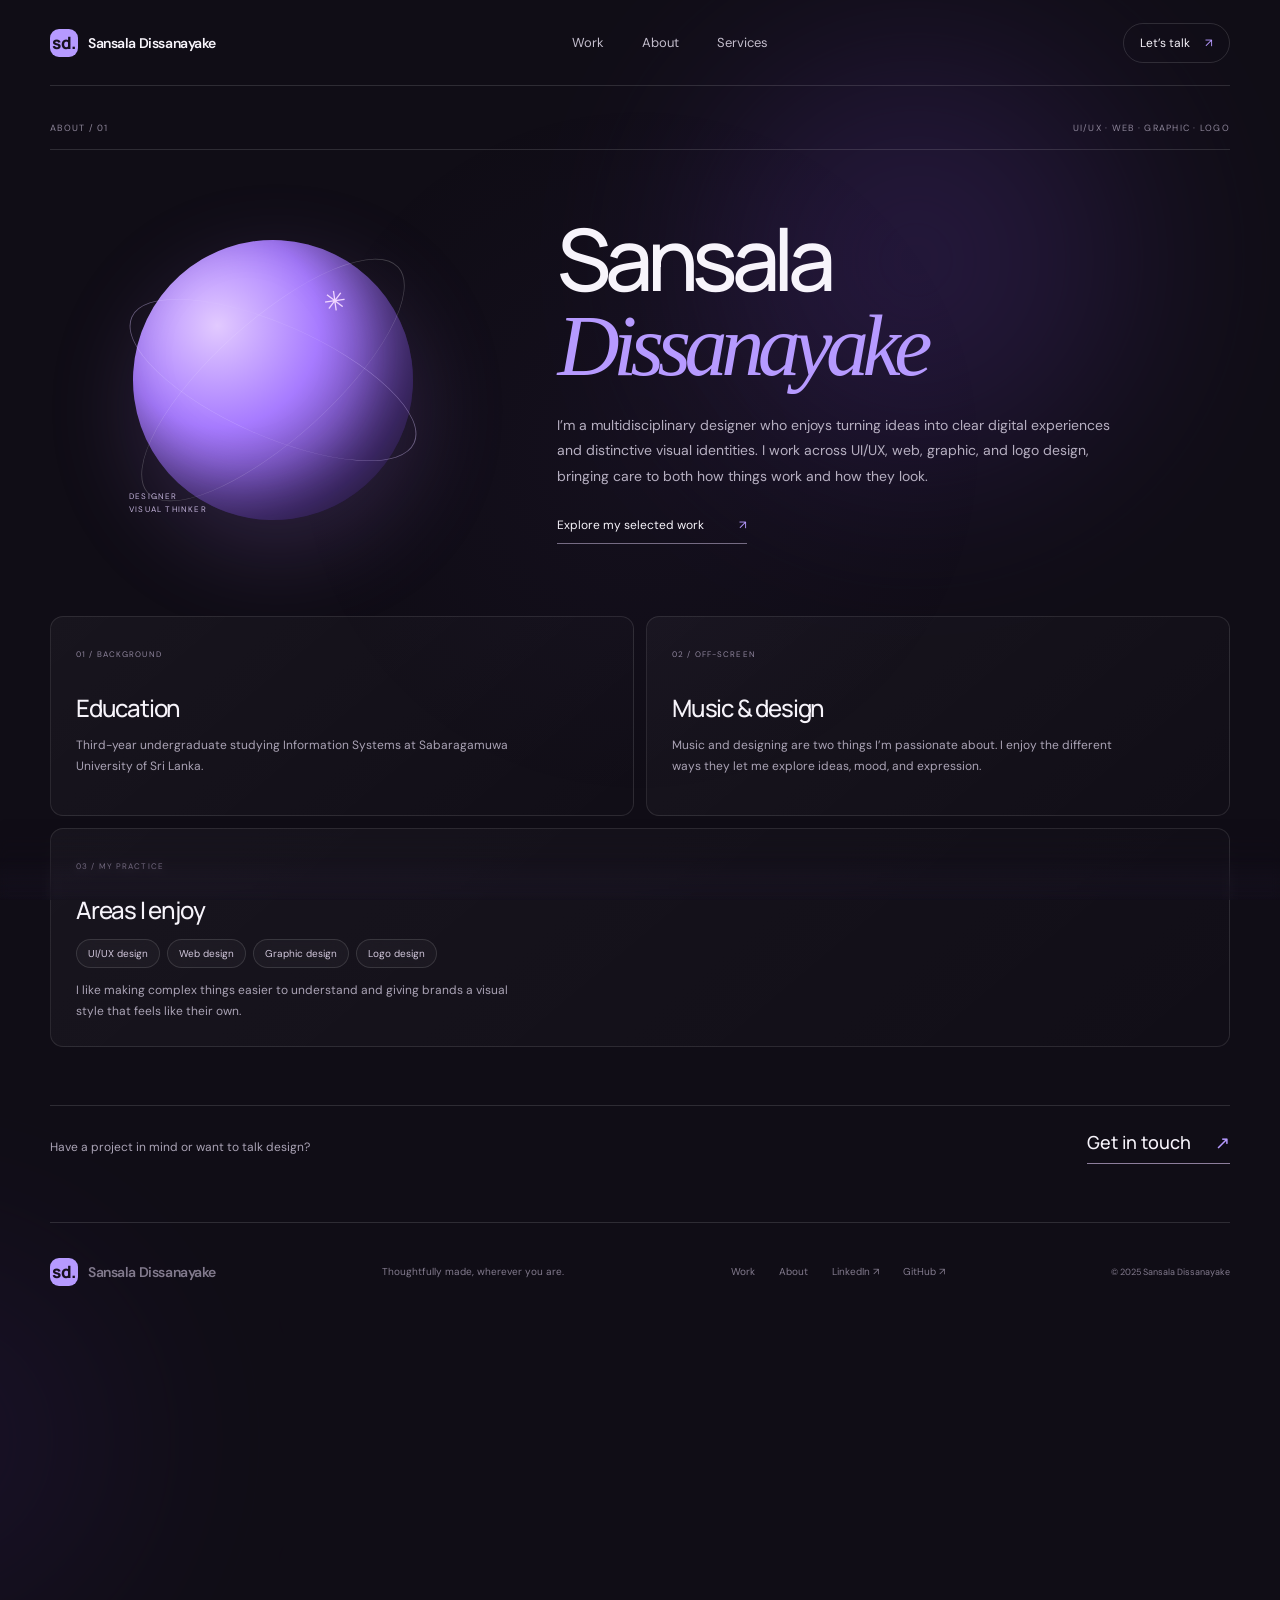
==== about.html @ 1cfeed19 "Add Sansala Dissanayake design portfolio" ====
<!doctype html>
<html lang="en">
<head>
  <meta charset="utf-8">
  <meta name="viewport" content="width=device-width, initial-scale=1">
  <meta name="theme-color" content="#100d16">
  <meta name="description" content="About Sansala Dissanayake, a designer working across UI/UX, web, graphic, and logo design.">
  <title>About — Sansala Dissanayake</title>
  <link rel="preconnect" href="https://fonts.googleapis.com">
  <link rel="preconnect" href="https://fonts.gstatic.com" crossorigin>
  <link href="https://fonts.googleapis.com/css2?family=DM+Sans:wght@400;500;600;700&family=Manrope:wght@400;500;600;700;800&display=swap" rel="stylesheet">
  <link rel="stylesheet" href="styles.css">
</head>
<body>
  <div class="ambient ambient-one"></div><div class="ambient ambient-two"></div>
  <div class="cursor-glow" aria-hidden="true"></div>
  <div class="bottom-glass" aria-hidden="true"></div>
  <header class="topbar">
    <a class="wordmark" href="index.html#top" aria-label="Sansala Dissanayake home"><span class="mark">sd.</span><span>Sansala Dissanayake</span></a>
    <nav class="desktop-nav" aria-label="Main navigation"><a href="index.html#work">Work</a><a href="about.html" aria-current="page">About</a><a href="index.html#services">Services</a></nav>
    <a class="contact-pill" href="mailto:saladissanayake@gmail.com">Let’s talk <span>↗</span></a>
    <button class="menu-button" aria-label="Open navigation" aria-expanded="false"><span></span><span></span></button>
  </header>

  <main id="top" class="about-page">
    <section class="profile-intro wrap" id="about">
      <div class="profile-kicker"><span>ABOUT / 01</span><span>UI/UX · WEB · GRAPHIC · LOGO</span></div>
      <div class="profile-grid"><div class="profile-monogram"><i>✳</i><small>DESIGNER<br>VISUAL THINKER</small></div><div class="profile-copy"><h1>Sansala<br><em>Dissanayake</em></h1><p>I’m a multidisciplinary designer who enjoys turning ideas into clear digital experiences and distinctive visual identities. I work across UI/UX, web, graphic, and logo design, bringing care to both how things work and how they look.</p><a class="profile-work-link" href="index.html#work">Explore my selected work <span>↗</span></a></div></div>
    </section>
    <section class="profile-details wrap">
      <article class="profile-detail"><span class="detail-index">01 / BACKGROUND</span><h2>Education</h2><p>Third-year undergraduate studying Information Systems at Sabaragamuwa University of Sri Lanka.</p></article>
      <article class="profile-detail"><span class="detail-index">02 / OFF-SCREEN</span><h2>Music & design</h2><p>Music and designing are two things I’m passionate about. I enjoy the different ways they let me explore ideas, mood, and expression.</p></article>
      <article class="profile-detail profile-skills"><span class="detail-index">03 / MY PRACTICE</span><h2>Areas I enjoy</h2><div class="skill-tags"><span>UI/UX design</span><span>Web design</span><span>Graphic design</span><span>Logo design</span></div><p>I like making complex things easier to understand and giving brands a visual style that feels like their own.</p></article>
    </section>
    <section class="profile-contact wrap"><p>Have a project in mind or want to talk design?</p><a href="mailto:saladissanayake@gmail.com">Get in touch <span>↗</span></a></section>
  </main>
  <footer class="footer wrap"><a class="wordmark" href="index.html#top"><span class="mark">sd.</span><span>Sansala Dissanayake</span></a><span>Thoughtfully made, wherever you are.</span><div><a href="index.html#work">Work</a><a href="about.html">About</a><a href="https://www.linkedin.com/in/sansala-dissanayake-72a195317/" target="_blank" rel="noreferrer">LinkedIn ↗</a><a href="https://github.com/sansaladissanayake" target="_blank" rel="noreferrer">GitHub ↗</a></div><small>© 2025 Sansala Dissanayake</small></footer>
  <script src="script.js"></script>
</body>
</html>
---- styles.css ----
:root{--bg:#100d16;--panel:#191521;--text:#f7f4fb;--muted:#aaa3b5;--purple:#b69aff;--line:rgba(255,255,255,.13);--page:min(1180px,calc(100% - 64px))}*{box-sizing:border-box}html{scroll-behavior:smooth}body{margin:0;background:var(--bg);color:var(--text);font-family:'DM Sans',sans-serif;overflow-x:hidden}a{color:inherit;text-decoration:none}.ambient{position:absolute;pointer-events:none;filter:blur(100px);opacity:.24;border-radius:50%;z-index:-1}.ambient-one{width:420px;height:420px;background:#653bb1;top:50px;right:12%}.ambient-two{width:380px;height:380px;background:#36205e;top:1250px;left:-260px}.wrap{width:var(--page);margin-inline:auto}.topbar{height:86px;width:var(--page);margin:auto;display:flex;align-items:center;justify-content:space-between;border-bottom:1px solid var(--line);position:relative;z-index:5}.wordmark{display:flex;align-items:center;gap:10px;font-size:14px;font-weight:600;letter-spacing:-.03em}.mark{display:grid;place-items:center;width:28px;height:28px;border-radius:9px;background:var(--purple);color:#17111f;font-family:Manrope;font-weight:800;font-size:17px}.desktop-nav{display:flex;gap:38px;color:#c3bdcc;font-size:13px}.desktop-nav a,.footer a{transition:color .2s}.desktop-nav a:hover,.footer a:hover{color:var(--purple)}.contact-pill{border:1px solid var(--line);border-radius:30px;padding:11px 16px;font-size:12px}.contact-pill span{color:var(--purple);padding-left:12px}.menu-button{display:none;background:none;border:0}.hero{min-height:700px;padding-top:110px;position:relative}.eyebrow,.section-kicker{font-size:10px;letter-spacing:.14em;color:#aaa2b4;text-transform:uppercase}.status-dot{display:inline-block;width:7px;height:7px;background:#a7dc9d;border-radius:50%;margin-right:8px;box-shadow:0 0 12px #a7dc9d}.eyebrow-divider{padding:0 12px;color:#615969}h1,h2,h3,p{margin-top:0}h1{font:500 clamp(66px,9.7vw,132px)/.91 Manrope,sans-serif;letter-spacing:-.085em;margin:50px 0 0;position:relative;z-index:2}h1 .serif-word{font-family:Georgia,serif;font-weight:400;font-style:italic;letter-spacing:-.09em;color:var(--purple)}.hero-bottom{display:grid;grid-template-columns:1fr 70px 1fr;align-items:end;margin-top:52px;position:relative;z-index:2}.hero-copy{max-width:340px;font-size:15px;line-height:1.7;color:#c0bac9;margin:0}.round-link{width:46px;height:46px;border:1px solid var(--line);border-radius:50%;display:grid;place-items:center;color:var(--purple);font-size:20px;transition:.25s}.round-link:hover{background:var(--purple);color:var(--bg);transform:translateY(3px)}.hero-index{font-size:9px;letter-spacing:.12em;color:#8b8495;text-align:right}.hero-index span{margin-left:20px;color:#c4bdcf}.hero-art{position:absolute;right:5%;top:160px;width:360px;height:360px;display:grid;place-items:center}.art-sphere{width:220px;height:220px;border-radius:46% 54% 61% 39%/44% 41% 59% 56%;background:radial-gradient(circle at 32% 27%,#e3caff,#a77bff 35%,#5837a8 68%,#251536 100%);box-shadow:inset -18px -26px 45px #120d1dbd,0 35px 100px #8051cb50;transform:rotate(-25deg);animation:morph 9s ease-in-out infinite alternate}.art-orbit{position:absolute;width:320px;height:130px;border:1px solid #c5a5ff65;border-radius:50%;transform:rotate(-29deg)}.orbit-b{transform:rotate(58deg);width:300px;height:130px;border-color:#f1d3ff45}.glass-note{position:absolute;right:5px;top:30px;width:140px;height:78px;padding:14px 16px;display:flex;justify-content:space-between;align-items:center;background:#ffffff0c;border:1px solid #ffffff28;border-radius:14px;backdrop-filter:blur(18px);font-size:9px;line-height:1.5;letter-spacing:.12em;color:#eee8f6}.glass-note i{font-style:normal;color:var(--purple);font-size:24px}.art-caption{position:absolute;bottom:32px;left:2px;color:#9f94ad;font-size:9px;line-height:1.7;letter-spacing:.16em}.intro{padding:105px 0 155px;border-top:1px solid var(--line)}.section-kicker{display:flex;justify-content:space-between}.section-kicker span{color:#736b7d}.intro-content{display:grid;grid-template-columns:1.2fr .8fr;gap:10%;margin-top:62px;align-items:end}.intro h2,.section-heading h2,.services h2,.contact h2{font:500 clamp(42px,6vw,72px)/1.03 Manrope;letter-spacing:-.07em;margin:0}.intro h2 span,.services h2 span{font-family:Georgia,serif;font-style:italic;color:var(--purple);font-weight:400}.intro-text{max-width:360px;padding-bottom:6px}.intro-text p,.services-head p,.contact-bottom p{font-size:14px;line-height:1.85;color:#aaa3b5}.text-link{font-size:12px;border-bottom:1px solid #70687c;padding-bottom:10px;display:inline-flex;gap:34px;margin-top:18px}.text-link span{color:var(--purple)}.work{padding-bottom:145px}.section-heading{display:flex;justify-content:space-between;align-items:end;margin-bottom:48px}.section-heading h2{margin-top:28px}.section-heading>p{color:#aaa3b5;font-size:13px;line-height:1.7;margin:0 4% 5px 0}.project-grid{display:grid;grid-template-columns:1fr 1fr;gap:50px 22px}.project-wide{grid-column:span 2}.project-visual{height:370px;border-radius:13px;position:relative;overflow:hidden;display:grid;place-items:center}.project-wide .project-visual{height:480px}.visual-luma{background:#d9d2c7}.luma-window{height:79%;width:83%;background:#f7f4ed;border-radius:7px;color:#302b2a;position:relative;overflow:hidden;padding:19px 26px}.mini-nav{display:flex;justify-content:space-between;font-size:8px;color:#655f5b}.mini-nav b{font:700 14px Manrope;letter-spacing:-.07em}.luma-body{position:absolute;left:10%;top:25%;z-index:1;display:flex;flex-direction:column;align-items:start}.micro-label{font-size:7px;letter-spacing:.16em;color:#827970}.luma-body>b{font:500 clamp(32px,5vw,62px)/.97 Manrope;letter-spacing:-.08em;margin:14px 0 20px}.luma-body>b i{font-family:Georgia;font-weight:400;color:#a36b4d}.mini-button{font-size:7px;border-bottom:1px solid #675b50;padding-bottom:7px}.luma-product{position:absolute;right:9%;bottom:-17%;width:44%;height:100%;background:linear-gradient(145deg,#c7bbab,#ebe4d8);border-radius:48% 48% 0 0}.vase{position:absolute;bottom:19%;background:linear-gradient(100deg,#9b8170,#cdb9a3,#8f7461);border-radius:45% 45% 20% 20%}.vase-one{width:74px;height:136px;left:19%;transform:rotate(5deg)}.vase-two{width:95px;height:180px;right:12%;background:linear-gradient(100deg,#626b4b,#a3a87b,#6c704d)}.orb{position:absolute;bottom:8%;left:48%;width:60px;height:60px;border-radius:50%;background:linear-gradient(145deg,#dfc7a3,#967859)}.visual-form{background:#b8a3e6}.form-card{background:#201b2a;width:55%;height:82%;border-radius:13px;padding:20px 22px;box-shadow:0 25px 50px #34245555;transform:rotate(-3deg);position:relative}.form-brand{font:700 15px Manrope}.form-brand span{color:var(--purple)}.form-head{font:600 25px/1.02 Manrope;letter-spacing:-.07em;margin:28px 0 21px}.form-head em{font-family:Georgia;font-weight:400;color:#c0a5ff}.balance-label{font-size:7px;letter-spacing:.1em;color:#a9a0b3}.balance-label span{float:right}.balance{font:600 20px Manrope;margin-top:4px}.balance span{font-size:11px;color:#a9a0b3}.chart{height:68px;border-bottom:1px solid #ffffff22;display:flex;align-items:end;gap:7px;padding:8px 0}.chart i{width:9%;border-radius:5px 5px 0 0;background:linear-gradient(#c6aaff,#7955b1);height:var(--h,50%)}.chart i:nth-child(2n){--h:40%}.chart i:nth-child(3n){--h:77%}.chart i:nth-child(4n){--h:61%}.chart i:nth-child(5n){--h:90%}.cards-row{display:flex;justify-content:space-between;margin-top:14px}.cards-row span{padding:7px 10px;background:#ffffff0e;border-radius:6px;font-size:7px}.visual-play{background:#e1a3b5}.play-poster{height:82%;width:55%;background:#532d65;color:#f7e7d4;display:flex;flex-direction:column;justify-content:space-between;align-items:center;padding:22px;transform:rotate(3deg);box-shadow:0 20px 50px #43234050}.poster-top{align-self:start;font:700 clamp(16px,2.2vw,27px)/.95 Manrope;letter-spacing:-.06em}.poster-flower{font-size:clamp(85px,13vw,160px);line-height:1;color:#efadce;text-shadow:8px 12px 0 #d672a1;transform:rotate(10deg)}.poster-bottom{font-size:7px;letter-spacing:.13em;align-self:end}.visual-index{position:absolute;left:17px;bottom:15px;font-size:8px;letter-spacing:.13em;color:#453d49}.visual-form .visual-index,.visual-play .visual-index{color:#fff;mix-blend-mode:difference}.project-meta{display:grid;grid-template-columns:1fr auto 24px;gap:16px;align-items:center;padding-top:18px}.project-meta h3{font:600 17px Manrope;letter-spacing:-.04em;margin-bottom:5px}.project-meta p{font-size:11px;color:#8f8798;margin:0}.project-type{font-size:8px;color:#a69eb0;letter-spacing:.1em}.arrow{font-weight:400;color:var(--purple)}.project:hover .arrow{transform:translate(3px,-3px)}.arrow{transition:transform .2s}.all-work{display:flex;justify-content:space-between;border-top:1px solid var(--line);border-bottom:1px solid var(--line);padding:22px 3px;margin-top:60px;color:#aaa3b5;font-size:12px}.all-work span{color:var(--purple)}.services{padding:80px 0 145px;border-top:1px solid var(--line)}.services-head{display:flex;justify-content:space-between;align-items:end;margin:54px 0 58px}.services-head p{max-width:265px;margin-bottom:6px}.service-list{border-top:1px solid var(--line)}.service-list article{min-height:108px;border-bottom:1px solid var(--line);display:grid;grid-template-columns:70px 1fr 30px;align-items:center}.service-num{font-size:10px;color:#827a8d}.service-list h3{font:500 21px Manrope;letter-spacing:-.05em;margin:0 0 6px}.service-list p{font-size:11px;color:#928a9d;margin:0}.service-symbol{color:var(--purple);font-size:18px}.tool-row{display:flex;gap:28px;align-items:center;margin-top:36px}.tool-row span{font-size:8px;color:#777080;letter-spacing:.13em;margin-right:auto}.tool-row b{font-size:10px;font-weight:500;color:#c1bac9}.contact{padding-bottom:90px}.contact-card{position:relative;overflow:hidden;padding:54px 60px 45px;border:1px solid #ffffff1e;border-radius:16px;background:linear-gradient(125deg,#20192b,#17131e 65%);backdrop-filter:blur(18px)}.contact h2{font-size:clamp(52px,8vw,96px);margin:48px 0 45px;position:relative;z-index:1}.contact h2 span{font-family:Georgia;font-style:italic;color:var(--purple);font-weight:400}.contact-bottom{display:flex;align-items:end;justify-content:space-between;position:relative;z-index:1}.contact-bottom p{max-width:285px;margin:0}.email-link{font:500 clamp(17px,3vw,26px) Manrope;letter-spacing:-.05em;border-bottom:1px solid #8a7a9c;padding-bottom:11px}.email-link span{color:var(--purple);padding-left:24px;font-size:16px}.contact-glow{position:absolute;width:360px;height:360px;right:4%;top:-190px;background:#845bd4;filter:blur(120px);opacity:.26;border-radius:50%}.footer{min-height:98px;border-top:1px solid var(--line);display:flex;align-items:center;justify-content:space-between;color:#827a8d;font-size:10px}.footer>div{display:flex;gap:24px}.footer small{font-size:9px}@keyframes morph{to{border-radius:57% 43% 40% 60%/52% 57% 43% 48%;transform:rotate(12deg) scale(1.04)}}@media(max-width:760px){:root{--page:calc(100% - 40px)}.topbar{height:72px}.desktop-nav{display:none;position:absolute;top:71px;left:0;right:0;background:#17131e;padding:22px;flex-direction:column;gap:20px;border:1px solid var(--line);border-radius:0 0 12px 12px}.desktop-nav.open{display:flex}.contact-pill{margin-left:auto;margin-right:17px}.menu-button{display:flex;flex-direction:column;gap:5px;padding:9px}.menu-button span{width:18px;height:1px;background:white}.hero{min-height:740px;padding-top:83px}.hero-art{top:340px;right:50%;transform:translateX(50%) scale(.83)}h1{font-size:clamp(58px,14vw,100px);margin-top:38px}.hero-bottom{grid-template-columns:1fr 55px;margin-top:35px;gap:12px}.hero-index{display:none}.hero-copy{font-size:13px}.intro{padding:75px 0 100px}.intro-content{grid-template-columns:1fr;gap:30px;margin-top:42px}.intro h2,.section-heading h2,.services h2{font-size:clamp(44px,11vw,65px)}.intro-text{max-width:460px}.section-heading{align-items:start}.section-heading>p{display:none}.project-grid{grid-template-columns:1fr;gap:35px}.project-wide{grid-column:auto}.project-visual,.project-wide .project-visual{height:340px}.luma-window{width:90%;height:75%}.luma-body>b{font-size:42px}.form-card{width:62%}.play-poster{width:60%}.project-meta{grid-template-columns:1fr 22px}.project-type{grid-column:1;grid-row:2}.arrow{grid-column:2;grid-row:1}.all-work{gap:18px}.services{padding:65px 0 95px}.services-head{display:block;margin:42px 0}.services-head p{margin-top:22px}.service-list article{grid-template-columns:38px 1fr 22px;min-height:100px}.service-list h3{font-size:18px}.service-list p{max-width:260px;line-height:1.5}.tool-row{gap:15px;flex-wrap:wrap}.tool-row span{width:100%}.contact{padding-bottom:55px}.contact-card{padding:35px 25px 30px}.contact h2{font-size:clamp(54px,13vw,82px);margin:55px 0 45px}.contact-bottom{display:block}.contact-bottom p{margin-bottom:25px}.email-link{font-size:18px}.footer{padding:24px 0;display:grid;grid-template-columns:1fr 1fr;gap:22px}.footer>span{justify-self:end;text-align:right}.footer>div{gap:15px}.footer small{justify-self:end}}@media(prefers-reduced-motion:reduce){*,*::before,*::after{scroll-behavior:auto!important;animation-duration:.01ms!important;animation-iteration-count:1!important;transition-duration:.01ms!important}}

/* Fine grain, pointer glow, and restrained interface motion */
body::before{content:"";position:fixed;inset:-50%;z-index:20;pointer-events:none;opacity:.075;background-image:url("data:image/svg+xml,%3Csvg viewBox='0 0 180 180' xmlns='http://www.w3.org/2000/svg'%3E%3Cfilter id='n'%3E%3CfeTurbulence type='fractalNoise' baseFrequency='.92' numOctaves='3' stitchTiles='stitch'/%3E%3C/filter%3E%3Crect width='100%25' height='100%25' filter='url(%23n)' opacity='.55'/%3E%3C/svg%3E");transform:translateZ(0);animation:grain-shift .22s steps(2) infinite}
body::after{content:"";position:fixed;inset:0;z-index:-1;pointer-events:none;opacity:.35;background:radial-gradient(520px circle at var(--pointer-x,75%) var(--pointer-y,18%),#7952bd20,transparent 68%);transition:opacity .4s}
.cursor-glow{position:fixed;left:0;top:0;width:18px;height:18px;border-radius:50%;z-index:19;pointer-events:none;opacity:0;background:#d9c4ff;border:1px solid #ffffffa8;box-shadow:0 0 24px 7px #a77aff66;transform:translate(-50%,-50%);transition:width .25s,height .25s,opacity .25s,background .25s;mix-blend-mode:screen}
.cursor-glow.visible{opacity:.8}.cursor-glow.hovering{width:34px;height:34px;background:#b797f088;border-color:#e6d8ff}
.hero-art{filter:drop-shadow(0 0 36px #9b70e41c)}.art-sphere{animation:morph 9s ease-in-out infinite alternate,soft-pulse 5s ease-in-out infinite}.glass-note{animation:float-note 6s ease-in-out infinite}
.project-visual{transition:transform .55s cubic-bezier(.2,.7,.2,1),box-shadow .55s}.project:hover .project-visual{transform:translateY(-5px);box-shadow:0 24px 65px #0003}.project-visual>*:not(.visual-index){transition:transform .6s cubic-bezier(.2,.7,.2,1)}.project:hover .luma-window{transform:scale(1.018)}.project:hover .form-card{transform:rotate(-1deg) translateY(-3px)}.project:hover .play-poster{transform:rotate(1deg) scale(1.025)}
.service-list article{transition:padding .3s,background .3s}.service-list article:hover{padding-inline:12px;background:linear-gradient(90deg,#b69aff0c,transparent)}.service-list article:hover .service-symbol{transform:translate(3px,-3px)}.service-symbol{transition:transform .25s}
.contact-card{isolation:isolate}.contact-glow{animation:contact-glow 9s ease-in-out infinite alternate}
.reveal{opacity:0;transform:translateY(22px);transition:opacity .75s ease,transform .75s cubic-bezier(.2,.7,.2,1)}.reveal.revealed{opacity:1;transform:translateY(0)}
@keyframes grain-shift{0%{transform:translate(0,0)}25%{transform:translate(1%,-1%)}50%{transform:translate(-1%,1%)}75%{transform:translate(1%,1%)}100%{transform:translate(-1%,-1%)}}
@keyframes soft-pulse{0%,100%{filter:brightness(1)}50%{filter:brightness(1.12)}}
@keyframes float-note{0%,100%{transform:translateY(0) rotate(0)}50%{transform:translateY(-8px) rotate(1deg)}}
@keyframes contact-glow{0%{transform:translate(0,0) scale(.9);opacity:.18}100%{transform:translate(-55px,25px) scale(1.2);opacity:.34}}
@media(max-width:760px){.cursor-glow{display:none}.hero-art{filter:none}}
@media(prefers-reduced-motion:reduce){body::before,.art-sphere,.glass-note,.contact-glow{animation:none!important}.reveal{opacity:1;transform:none;transition:none}.project-visual,.project-visual>*{transition:none!important}}

/* Keep the grain inside the hero artwork, like a textured light field. */
body::before{display:none}
.art-sphere{position:relative;isolation:isolate;overflow:hidden}
.art-sphere::after{content:"";position:absolute;inset:-3%;border-radius:inherit;pointer-events:none;opacity:.62;background-image:url("data:image/svg+xml,%3Csvg viewBox='0 0 220 220' xmlns='http://www.w3.org/2000/svg'%3E%3Cfilter id='grain'%3E%3CfeTurbulence type='fractalNoise' baseFrequency='.78' numOctaves='3' seed='7' stitchTiles='stitch'/%3E%3CfeColorMatrix type='saturate' values='0'/%3E%3CfeComponentTransfer%3E%3CfeFuncA type='table' tableValues='0 .92'/%3E%3C/feComponentTransfer%3E%3C/filter%3E%3Crect width='100%25' height='100%25' filter='url(%23grain)'/%3E%3C/svg%3E");background-size:190px 190px;mix-blend-mode:soft-light}
.cursor-glow{width:104px;height:104px;border:0;background:radial-gradient(circle,#d9c4ff55 0%,#a77aff24 36%,#8f65d000 74%);box-shadow:none;filter:blur(9px);mix-blend-mode:screen;transition:width .4s ease,height .4s ease,opacity .4s ease,filter .4s ease}
.cursor-glow.visible{opacity:.9}.cursor-glow.hovering{width:140px;height:140px;background:radial-gradient(circle,#d9c4ff66 0%,#a77aff2e 38%,#8f65d000 75%);filter:blur(12px)}
@media(max-width:760px){.cursor-glow{display:none}}
@media(prefers-reduced-motion:reduce){.cursor-glow{display:none}.art-sphere::after{opacity:.48}}
.work-filters{display:flex;flex-wrap:wrap;gap:8px;margin:-17px 0 34px}
.filter-button{border:1px solid var(--line);background:#ffffff05;color:#aaa3b5;border-radius:24px;padding:10px 15px;font:500 11px 'DM Sans',sans-serif;cursor:pointer;transition:background .25s,color .25s,border-color .25s,transform .25s}
.filter-button:hover{border-color:#b69aff80;color:#f7f4fb;transform:translateY(-2px)}
.filter-button.active{background:#b69aff;color:#17111f;border-color:#b69aff}
.project.filtered-out{display:none}
.visual-logo{background:linear-gradient(135deg,#dfd2ff,#b99bdf)}
.logo-board{width:58%;height:76%;background:#f2ede4;color:#2d2836;border-radius:4px;display:flex;align-items:center;justify-content:center;flex-direction:column;box-shadow:0 22px 60px #39255840;position:relative}
.logo-small{position:absolute;top:15px;left:16px;font-size:7px;letter-spacing:.13em;color:#847b8d}
.logo-mark{font:800 clamp(62px,9vw,112px)/.9 Manrope;letter-spacing:-.13em;color:#5d3c80;position:relative}
.logo-mark span{font-size:.25em;vertical-align:top;color:#c37caa;letter-spacing:0;margin-left:3px}
.logo-board>b{font:600 11px Manrope;letter-spacing:.2em;margin-top:16px}.logo-board>small{font-size:7px;letter-spacing:.17em;color:#958b9d;margin-top:7px}
@media(max-width:760px){.work-filters{margin:0 0 27px;gap:7px}.filter-button{padding:9px 12px;font-size:10px}.logo-board{width:67%}}
.metro-project{background:#071226}.metro-project img{width:100%;height:100%;object-fit:cover;display:block;transition:transform .65s cubic-bezier(.2,.7,.2,1)}.project:hover .metro-project img{transform:scale(1.035)}.metro-project .visual-index{color:#f6f3ff;text-shadow:0 1px 8px #000}
.rotaract-project{background:#f6d9e8}.project-image-link{position:absolute;inset:0;display:block;z-index:1}.project-image-link img{display:block;width:100%;height:100%;object-fit:cover;transition:transform .65s cubic-bezier(.2,.7,.2,1)}.project:hover .project-image-link img{transform:scale(1.035)}.rotaract-project .visual-index{z-index:2;pointer-events:none;color:#fff;text-shadow:0 1px 8px #70204a}.project-description-link{color:#d95091;text-decoration:underline;text-underline-offset:3px}
.lubricity-project{background:#f5f1e5}
.duminda-project{background:#eee}.duminda-project>img{width:100%;height:100%;display:block;object-fit:cover;transition:transform .65s cubic-bezier(.2,.7,.2,1)}.project:hover .duminda-project>img{transform:scale(1.035)}.duminda-project .visual-index{color:#fff;text-shadow:0 1px 8px #000}
.cursor-glow{z-index:0}.wrap{position:relative;z-index:1}.topbar{z-index:5}
.bottom-glass{position:fixed;left:0;right:0;bottom:0;height:64px;z-index:4;pointer-events:none;backdrop-filter:blur(16px);-webkit-backdrop-filter:blur(16px);background:linear-gradient(180deg,rgba(16,13,22,0),rgba(16,13,22,.48));border-top:1px solid rgba(255,255,255,.035);mask-image:linear-gradient(180deg,transparent 0%,#000 70%);-webkit-mask-image:linear-gradient(180deg,transparent 0%,#000 70%)}
@media(max-width:760px){.bottom-glass{height:46px;backdrop-filter:blur(12px);-webkit-backdrop-filter:blur(12px)}}
.bottom-glass{height:100px;border:0;background:linear-gradient(180deg,rgba(16,13,22,0) 0%,rgba(16,13,22,.025) 20%,rgba(16,13,22,.11) 58%,rgba(16,13,22,.3) 100%);mask-image:linear-gradient(180deg,transparent 0%,rgba(0,0,0,.05) 14%,rgba(0,0,0,.22) 38%,#000 100%);-webkit-mask-image:linear-gradient(180deg,transparent 0%,rgba(0,0,0,.05) 14%,rgba(0,0,0,.22) 38%,#000 100%);backdrop-filter:blur(10px);-webkit-backdrop-filter:blur(10px)}
@media(max-width:760px){.bottom-glass{height:72px}}
.visual-index{padding:8px 11px;border:1px solid rgba(255,255,255,.24);border-radius:999px;background:rgba(16,13,22,.32);backdrop-filter:blur(12px) saturate(125%);-webkit-backdrop-filter:blur(12px) saturate(125%);color:#f7f4fb;text-shadow:0 1px 5px rgba(0,0,0,.3);box-shadow:inset 0 1px 0 rgba(255,255,255,.12)}
.filter-button{background:rgba(255,255,255,.045);backdrop-filter:blur(12px);-webkit-backdrop-filter:blur(12px);border-color:rgba(255,255,255,.17);box-shadow:inset 0 1px 0 rgba(255,255,255,.08)}.filter-button.active{background:rgba(182,154,255,.86);border-color:rgba(220,202,255,.78);box-shadow:0 5px 24px rgba(143,101,208,.18),inset 0 1px 0 rgba(255,255,255,.35)}
.contact-card{background:linear-gradient(125deg,rgba(47,37,62,.72),rgba(23,19,30,.74) 65%);border-color:rgba(255,255,255,.22);box-shadow:inset 0 1px 0 rgba(255,255,255,.1),0 20px 70px rgba(0,0,0,.12)}
.glass-note{background:rgba(255,255,255,.075);border-color:rgba(255,255,255,.34);box-shadow:inset 0 1px 0 rgba(255,255,255,.18),0 12px 32px rgba(10,7,18,.16)}
.about-hero{min-height:675px;padding-top:92px;position:relative}.about-hero-grid{display:grid;grid-template-columns:1fr 1fr;align-items:center;gap:5%;min-height:460px}.about-title h1{margin:0;font-size:clamp(74px,10vw,128px)}.about-lede{max-width:420px;margin:28px 0 0;color:#bdb5c8;font-size:16px;line-height:1.8}.about-art{height:370px;position:relative;display:grid;place-items:center}.about-art::before{content:"";position:absolute;width:280px;height:280px;border-radius:50%;background:#7650b8;filter:blur(100px);opacity:.28}.about-art-orbit{position:absolute;width:330px;height:135px;border:1px solid #c5a5ff65;border-radius:50%;transform:rotate(-34deg)}.about-art-core{width:205px;height:205px;border-radius:47% 53% 58% 42%/43% 42% 58% 57%;background:radial-gradient(circle at 30% 25%,#e2caff,#ab7eff 36%,#6947ae 72%,#30203f);box-shadow:inset -18px -24px 40px #100d1677,0 28px 80px #8153c544;display:grid;place-items:center;position:relative;transform:rotate(-12deg);animation:morph 9s ease-in-out infinite alternate}.about-art-core span{font:700 63px Manrope;letter-spacing:-.1em;color:#f5edff;transform:rotate(12deg)}.about-art-core i{position:absolute;right:16px;top:18px;font-style:normal;font-size:27px;color:#e1c8ff}.about-glass-label{position:absolute;right:2%;top:14%;padding:14px 17px;border:1px solid #ffffff36;border-radius:14px;background:#ffffff12;backdrop-filter:blur(16px);font-size:9px;line-height:1.6;letter-spacing:.12em}.about-art-caption{position:absolute;bottom:8%;left:6%;font-size:9px;letter-spacing:.15em;color:#a49aae}.about-scroll{display:flex;justify-content:space-between;align-items:center;border-top:1px solid var(--line);padding:16px 2px;color:#8e869a;font-size:9px;letter-spacing:.13em}.about-scroll span{font-size:17px;color:var(--purple)}
.about-story,.about-capabilities,.about-principles{padding:108px 0;border-top:1px solid var(--line)}.about-story-grid{display:grid;grid-template-columns:1fr .82fr;gap:9%;align-items:start;margin-top:55px}.about-story h2{font:500 clamp(44px,6vw,72px)/1.03 Manrope;letter-spacing:-.07em;margin:0}.about-story h2 span{font-family:Georgia,serif;font-style:italic;color:var(--purple);font-weight:400}.about-copy{max-width:470px}.about-copy p{font-size:14px;line-height:1.9;color:#aaa3b5;margin:0 0 18px}.capability-grid{display:grid;grid-template-columns:1fr 1fr;gap:13px;margin-top:50px}.capability-card{position:relative;min-height:220px;padding:25px 24px;border:1px solid #ffffff19;border-radius:13px;background:linear-gradient(140deg,#ffffff0b,#ffffff03);backdrop-filter:blur(14px);box-shadow:inset 0 1px 0 #ffffff0d;transition:transform .3s,border-color .3s}.capability-card:hover{transform:translateY(-4px);border-color:#b69aff55}.capability-card>span{font-size:9px;letter-spacing:.12em;color:#9b91a8}.capability-card h3{font:500 23px Manrope;letter-spacing:-.05em;margin:30px 0 10px}.capability-card p{max-width:420px;color:#aaa3b5;font-size:12px;line-height:1.7;margin-bottom:20px}.capability-card b{font-size:9px;color:#c4b8d4;font-weight:500;letter-spacing:.02em}.principle-list{margin-top:42px;border-top:1px solid var(--line)}.principle-list article{min-height:105px;padding:18px 0;border-bottom:1px solid var(--line);display:grid;grid-template-columns:55px 1fr 30px;align-items:center}.principle-list article>span{font-size:10px;color:#8d8498}.principle-list h3{font:500 19px Manrope;letter-spacing:-.04em;margin:0 0 5px}.principle-list p{font-size:11px;color:#9991a2;margin:0}.principle-list article>b{font-weight:400;color:var(--purple)}
@media(max-width:760px){.about-hero{min-height:0;padding-top:70px}.about-hero-grid{grid-template-columns:1fr;gap:0;min-height:0}.about-title h1{font-size:clamp(70px,16vw,105px);margin-top:42px}.about-lede{font-size:14px}.about-art{height:320px;margin-top:5px}.about-art-core{width:175px;height:175px}.about-art-orbit{width:280px}.about-scroll{margin-top:10px}.about-story,.about-capabilities,.about-principles{padding:75px 0}.about-story-grid{grid-template-columns:1fr;gap:30px;margin-top:42px}.about-story h2{font-size:clamp(44px,11vw,65px)}.capability-grid{grid-template-columns:1fr;margin-top:35px}.capability-card{min-height:190px}.principle-list{margin-top:30px}.principle-list article{grid-template-columns:36px 1fr 22px;gap:4px}.principle-list h3{font-size:17px}.principle-list p{max-width:280px;line-height:1.5}}
.profile-intro{padding:36px 0 62px}.profile-kicker{border-bottom:1px solid var(--line);padding:0 0 15px;display:flex;justify-content:space-between;color:#8e869a;font-size:9px;letter-spacing:.14em}.profile-grid{display:grid;grid-template-columns:.72fr 1.28fr;gap:10%;align-items:center;padding:66px 4% 10px}.profile-monogram{width:min(280px,100%);aspect-ratio:1;border-radius:50%;margin:auto;position:relative;display:grid;place-items:center;background:radial-gradient(circle at 33% 28%,#e2caff,#a77bff 37%,#53358e 74%,#241b31);box-shadow:inset -22px -30px 55px #100d1677,0 30px 90px #8e63c63d;color:#f7f1ff;transform:rotate(-8deg)}.profile-monogram::before,.profile-monogram::after{content:"";position:absolute;border:1px solid #d9c5ff66;border-radius:50%;inset:-15px;transform:rotate(32deg) scaleY(.36)}.profile-monogram::after{inset:-29px;transform:rotate(-34deg) scaleY(.35);border-color:#ffffff35}.profile-monogram>span{font:700 92px Manrope;letter-spacing:-.12em}.profile-monogram i{position:absolute;right:20%;top:19%;font-style:normal;color:#f0d5ff;font-size:27px}.profile-monogram small{position:absolute;left:-20px;bottom:20px;font-size:8px;line-height:1.6;letter-spacing:.15em;color:#c3b3da;transform:rotate(8deg)}.profile-copy h1{font:500 clamp(54px,7vw,86px)/.98 Manrope;letter-spacing:-.075em;margin:0 0 24px}.profile-copy h1 em{font-family:Georgia,serif;font-weight:400;color:var(--purple)}.profile-copy>p{max-width:565px;color:#b6afc1;font-size:14px;line-height:1.85}.profile-work-link{display:inline-flex;gap:35px;margin-top:13px;padding-bottom:10px;border-bottom:1px solid #756b83;font-size:12px}.profile-work-link span{color:var(--purple)}.profile-details{display:grid;grid-template-columns:1fr 1fr;gap:12px;padding-bottom:58px}.profile-detail{min-height:200px;padding:24px 25px;border:1px solid #ffffff1a;border-radius:13px;background:linear-gradient(140deg,#ffffff09,#ffffff02)}.detail-index{font-size:8px;letter-spacing:.14em;color:#90869e}.profile-detail h2{font:500 24px Manrope;letter-spacing:-.05em;margin:29px 0 11px}.profile-detail>p{max-width:460px;color:#aaa3b5;font-size:12px;line-height:1.75;margin:0}.profile-skills{grid-column:span 2;min-height:165px}.profile-skills h2{margin:19px 0 13px}.skill-tags{display:flex;flex-wrap:wrap;gap:7px;margin-bottom:12px}.skill-tags span{border:1px solid #ffffff20;border-radius:20px;padding:7px 11px;color:#d2c8dd;font-size:10px;background:#ffffff08;backdrop-filter:blur(10px)}.profile-contact{border-top:1px solid var(--line);padding:24px 0 58px;display:flex;justify-content:space-between;align-items:center}.profile-contact p{margin:0;color:#aaa3b5;font-size:12px}.profile-contact>a{font:500 18px Manrope;border-bottom:1px solid #8d7e9c;padding-bottom:9px}.profile-contact>a span{color:var(--purple);margin-left:20px}
@media(max-width:760px){.profile-intro{padding-top:28px;padding-bottom:40px}.profile-kicker{font-size:8px}.profile-grid{grid-template-columns:1fr;gap:43px;padding:50px 3% 0}.profile-monogram{width:190px}.profile-monogram>span{font-size:69px}.profile-monogram small{left:-18px;bottom:10px}.profile-copy h1{font-size:clamp(54px,13vw,76px)}.profile-copy>p{font-size:13px}.profile-details{grid-template-columns:1fr;padding-bottom:40px}.profile-detail{min-height:170px;padding:21px}.profile-skills{grid-column:auto;min-height:180px}.profile-contact{padding-bottom:45px;gap:20px}.profile-contact>a{font-size:16px;white-space:nowrap}}
body{display:grid;grid-template-rows:auto 1fr auto;min-height:100vh}body>main{flex:unset;min-height:0}body>footer{flex-shrink:unset}
.profile-detail:nth-child(2){transition-delay:.1s}.profile-detail:nth-child(3){transition-delay:.18s}.profile-contact{transition-delay:.08s}
.bottom-glass{height:82px;border:0;backdrop-filter:blur(4px) saturate(135%);-webkit-backdrop-filter:blur(4px) saturate(135%);background:linear-gradient(180deg,rgba(204,184,255,0) 0%,rgba(204,184,255,.012) 28%,rgba(204,184,255,.035) 65%,rgba(26,21,36,.2) 100%);mask-image:linear-gradient(180deg,transparent 0%,rgba(0,0,0,.03) 22%,rgba(0,0,0,.18) 52%,rgba(0,0,0,.62) 82%,#000 100%);-webkit-mask-image:linear-gradient(180deg,transparent 0%,rgba(0,0,0,.03) 22%,rgba(0,0,0,.18) 52%,rgba(0,0,0,.62) 82%,#000 100%)}
@media(max-width:760px){.bottom-glass{height:62px;backdrop-filter:blur(3px) saturate(130%);-webkit-backdrop-filter:blur(3px) saturate(130%)}}
body{min-height:100vh;display:flex;flex-direction:column}body>main{flex:1 0 auto}body>footer{flex-shrink:0}
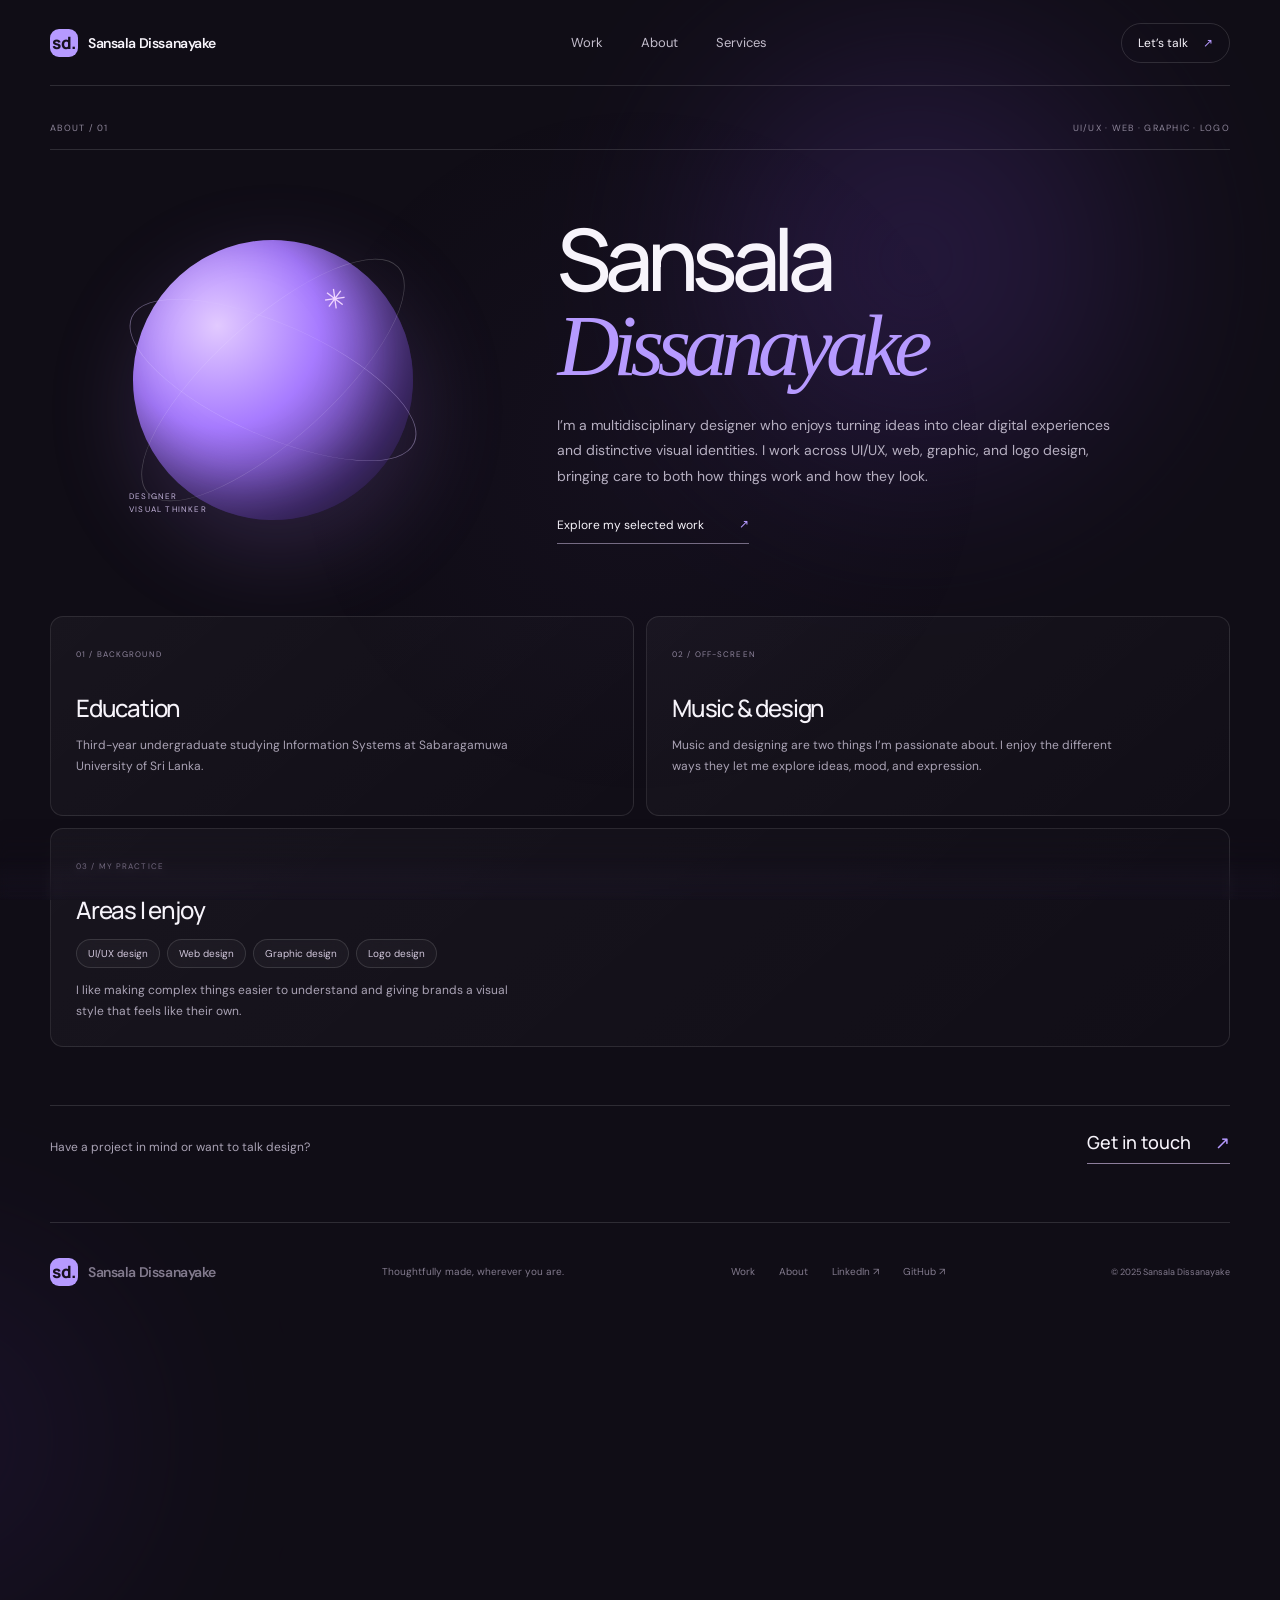
==== commit 079dd645: "Use text-style arrow and star icons" ====
--- a/about.html
+++ b/about.html
@@ -18,23 +18,23 @@
   <header class="topbar">
     <a class="wordmark" href="index.html#top" aria-label="Sansala Dissanayake home"><span class="mark">sd.</span><span>Sansala Dissanayake</span></a>
     <nav class="desktop-nav" aria-label="Main navigation"><a href="index.html#work">Work</a><a href="about.html" aria-current="page">About</a><a href="index.html#services">Services</a></nav>
-    <a class="contact-pill" href="mailto:saladissanayake@gmail.com">Let’s talk <span>↗</span></a>
+    <a class="contact-pill" href="mailto:saladissanayake@gmail.com">Let’s talk <span>↗︎</span></a>
     <button class="menu-button" aria-label="Open navigation" aria-expanded="false"><span></span><span></span></button>
   </header>
 
   <main id="top" class="about-page">
     <section class="profile-intro wrap" id="about">
       <div class="profile-kicker"><span>ABOUT / 01</span><span>UI/UX · WEB · GRAPHIC · LOGO</span></div>
-      <div class="profile-grid"><div class="profile-monogram"><i>✳</i><small>DESIGNER<br>VISUAL THINKER</small></div><div class="profile-copy"><h1>Sansala<br><em>Dissanayake</em></h1><p>I’m a multidisciplinary designer who enjoys turning ideas into clear digital experiences and distinctive visual identities. I work across UI/UX, web, graphic, and logo design, bringing care to both how things work and how they look.</p><a class="profile-work-link" href="index.html#work">Explore my selected work <span>↗</span></a></div></div>
+      <div class="profile-grid"><div class="profile-monogram"><i>✳︎</i><small>DESIGNER<br>VISUAL THINKER</small></div><div class="profile-copy"><h1>Sansala<br><em>Dissanayake</em></h1><p>I’m a multidisciplinary designer who enjoys turning ideas into clear digital experiences and distinctive visual identities. I work across UI/UX, web, graphic, and logo design, bringing care to both how things work and how they look.</p><a class="profile-work-link" href="index.html#work">Explore my selected work <span>↗︎</span></a></div></div>
     </section>
     <section class="profile-details wrap">
       <article class="profile-detail"><span class="detail-index">01 / BACKGROUND</span><h2>Education</h2><p>Third-year undergraduate studying Information Systems at Sabaragamuwa University of Sri Lanka.</p></article>
       <article class="profile-detail"><span class="detail-index">02 / OFF-SCREEN</span><h2>Music & design</h2><p>Music and designing are two things I’m passionate about. I enjoy the different ways they let me explore ideas, mood, and expression.</p></article>
       <article class="profile-detail profile-skills"><span class="detail-index">03 / MY PRACTICE</span><h2>Areas I enjoy</h2><div class="skill-tags"><span>UI/UX design</span><span>Web design</span><span>Graphic design</span><span>Logo design</span></div><p>I like making complex things easier to understand and giving brands a visual style that feels like their own.</p></article>
     </section>
-    <section class="profile-contact wrap"><p>Have a project in mind or want to talk design?</p><a href="mailto:saladissanayake@gmail.com">Get in touch <span>↗</span></a></section>
+    <section class="profile-contact wrap"><p>Have a project in mind or want to talk design?</p><a href="mailto:saladissanayake@gmail.com">Get in touch <span>↗︎</span></a></section>
   </main>
-  <footer class="footer wrap"><a class="wordmark" href="index.html#top"><span class="mark">sd.</span><span>Sansala Dissanayake</span></a><span>Thoughtfully made, wherever you are.</span><div><a href="index.html#work">Work</a><a href="about.html">About</a><a href="https://www.linkedin.com/in/sansala-dissanayake-72a195317/" target="_blank" rel="noreferrer">LinkedIn ↗</a><a href="https://github.com/sansaladissanayake" target="_blank" rel="noreferrer">GitHub ↗</a></div><small>© 2025 Sansala Dissanayake</small></footer>
+  <footer class="footer wrap"><a class="wordmark" href="index.html#top"><span class="mark">sd.</span><span>Sansala Dissanayake</span></a><span>Thoughtfully made, wherever you are.</span><div><a href="index.html#work">Work</a><a href="about.html">About</a><a href="https://www.linkedin.com/in/sansala-dissanayake-72a195317/" target="_blank" rel="noreferrer">LinkedIn ↗︎</a><a href="https://github.com/sansaladissanayake" target="_blank" rel="noreferrer">GitHub ↗︎</a></div><small>© 2025 Sansala Dissanayake</small></footer>
   <script src="script.js"></script>
 </body>
 </html>
--- a/styles.css
+++ b/styles.css
@@ -56,6 +56,12 @@
 .profile-intro{padding:36px 0 62px}.profile-kicker{border-bottom:1px solid var(--line);padding:0 0 15px;display:flex;justify-content:space-between;color:#8e869a;font-size:9px;letter-spacing:.14em}.profile-grid{display:grid;grid-template-columns:.72fr 1.28fr;gap:10%;align-items:center;padding:66px 4% 10px}.profile-monogram{width:min(280px,100%);aspect-ratio:1;border-radius:50%;margin:auto;position:relative;display:grid;place-items:center;background:radial-gradient(circle at 33% 28%,#e2caff,#a77bff 37%,#53358e 74%,#241b31);box-shadow:inset -22px -30px 55px #100d1677,0 30px 90px #8e63c63d;color:#f7f1ff;transform:rotate(-8deg)}.profile-monogram::before,.profile-monogram::after{content:"";position:absolute;border:1px solid #d9c5ff66;border-radius:50%;inset:-15px;transform:rotate(32deg) scaleY(.36)}.profile-monogram::after{inset:-29px;transform:rotate(-34deg) scaleY(.35);border-color:#ffffff35}.profile-monogram>span{font:700 92px Manrope;letter-spacing:-.12em}.profile-monogram i{position:absolute;right:20%;top:19%;font-style:normal;color:#f0d5ff;font-size:27px}.profile-monogram small{position:absolute;left:-20px;bottom:20px;font-size:8px;line-height:1.6;letter-spacing:.15em;color:#c3b3da;transform:rotate(8deg)}.profile-copy h1{font:500 clamp(54px,7vw,86px)/.98 Manrope;letter-spacing:-.075em;margin:0 0 24px}.profile-copy h1 em{font-family:Georgia,serif;font-weight:400;color:var(--purple)}.profile-copy>p{max-width:565px;color:#b6afc1;font-size:14px;line-height:1.85}.profile-work-link{display:inline-flex;gap:35px;margin-top:13px;padding-bottom:10px;border-bottom:1px solid #756b83;font-size:12px}.profile-work-link span{color:var(--purple)}.profile-details{display:grid;grid-template-columns:1fr 1fr;gap:12px;padding-bottom:58px}.profile-detail{min-height:200px;padding:24px 25px;border:1px solid #ffffff1a;border-radius:13px;background:linear-gradient(140deg,#ffffff09,#ffffff02)}.detail-index{font-size:8px;letter-spacing:.14em;color:#90869e}.profile-detail h2{font:500 24px Manrope;letter-spacing:-.05em;margin:29px 0 11px}.profile-detail>p{max-width:460px;color:#aaa3b5;font-size:12px;line-height:1.75;margin:0}.profile-skills{grid-column:span 2;min-height:165px}.profile-skills h2{margin:19px 0 13px}.skill-tags{display:flex;flex-wrap:wrap;gap:7px;margin-bottom:12px}.skill-tags span{border:1px solid #ffffff20;border-radius:20px;padding:7px 11px;color:#d2c8dd;font-size:10px;background:#ffffff08;backdrop-filter:blur(10px)}.profile-contact{border-top:1px solid var(--line);padding:24px 0 58px;display:flex;justify-content:space-between;align-items:center}.profile-contact p{margin:0;color:#aaa3b5;font-size:12px}.profile-contact>a{font:500 18px Manrope;border-bottom:1px solid #8d7e9c;padding-bottom:9px}.profile-contact>a span{color:var(--purple);margin-left:20px}
 @media(max-width:760px){.profile-intro{padding-top:28px;padding-bottom:40px}.profile-kicker{font-size:8px}.profile-grid{grid-template-columns:1fr;gap:43px;padding:50px 3% 0}.profile-monogram{width:190px}.profile-monogram>span{font-size:69px}.profile-monogram small{left:-18px;bottom:10px}.profile-copy h1{font-size:clamp(54px,13vw,76px)}.profile-copy>p{font-size:13px}.profile-details{grid-template-columns:1fr;padding-bottom:40px}.profile-detail{min-height:170px;padding:21px}.profile-skills{grid-column:auto;min-height:180px}.profile-contact{padding-bottom:45px;gap:20px}.profile-contact>a{font-size:16px;white-space:nowrap}}
 body{display:grid;grid-template-rows:auto 1fr auto;min-height:100vh}body>main{flex:unset;min-height:0}body>footer{flex-shrink:unset}
+/* Responsive refinements for tablet and narrow phone layouts */
+@media(max-width:1024px){:root{--page:calc(100% - 56px)}.hero{min-height:640px;padding-top:94px}.hero-art{width:300px;height:300px;right:0;top:175px;transform:scale(.88);transform-origin:center right}.hero h1{font-size:clamp(64px,9vw,96px)}.project-wide .project-visual{height:420px}.project-visual{height:330px}.footer{gap:18px}.footer>div{gap:17px}}
+@media(max-width:760px){:root{--page:calc(100% - 40px)}.hero{min-height:710px;padding-top:76px}.hero-art{top:355px;right:50%;transform:translateX(50%) scale(.78);transform-origin:center}.hero-bottom{position:relative;z-index:2}.project-wide .project-visual,.project-visual{height:clamp(260px,72vw,360px)}.footer{width:var(--page)}.footer>div{flex-wrap:wrap}.filter-button{min-height:42px}.profile-grid{padding-inline:0}}
+@media(max-width:480px){:root{--page:calc(100% - 32px)}.topbar{height:68px}.wordmark{font-size:12px;gap:7px}.mark{width:26px;height:26px;font-size:15px}.contact-pill{font-size:10px;padding:9px 11px;margin-right:8px}.contact-pill span{padding-left:7px}.menu-button{padding:7px}.hero{min-height:680px;padding-top:68px}.eyebrow{font-size:8px;letter-spacing:.1em}.eyebrow-divider{padding:0 7px}h1{font-size:clamp(53px,13.4vw,68px);margin-top:33px}.hero-copy{font-size:12px;line-height:1.6}.hero-bottom{margin-top:24px}.hero-art{top:350px;transform:translateX(50%) scale(.68)}.intro{padding:65px 0 82px}.section-heading h2{margin-top:22px}.section-kicker{font-size:8px}.project-visual,.project-wide .project-visual{height:260px}.luma-body>b{font-size:34px}.luma-product{width:42%}.form-card{width:70%;height:84%;padding:16px}.play-poster{width:67%;padding:17px}.project-meta{gap:9px}.project-meta h3{font-size:15px}.project-meta p{font-size:10px;line-height:1.5}.project-type{font-size:7px}.all-work{font-size:10px}.services-head h2{font-size:clamp(42px,11vw,56px)}.contact-card{padding:29px 19px 24px}.contact h2{font-size:clamp(49px,12vw,64px)}.email-link{font-size:16px}.footer{grid-template-columns:1fr auto;gap:18px 10px}.footer>.wordmark{font-size:11px}.footer>span{font-size:9px}.footer>div{grid-column:1/-1;gap:18px}.footer small{grid-column:1/-1;justify-self:start}.profile-kicker{gap:12px;letter-spacing:.08em}.profile-kicker span:last-child{text-align:right}.profile-detail h2{font-size:21px}.profile-contact{align-items:flex-start;flex-direction:column}.profile-contact>a{font-size:16px}}
+@media(max-width:360px){:root{--page:calc(100% - 28px)}.wordmark>span:last-child{display:none}.contact-pill{margin-left:auto}.hero-art{transform:translateX(50%) scale(.61)}.hero{min-height:650px}.hero-index span{margin-left:8px}.project-visual,.project-wide .project-visual{height:235px}.filter-button{padding-inline:10px;font-size:9px}.footer>div{gap:13px}}
+.arrow,.service-symbol,.round-link,.contact-pill>span,.glass-note i,.profile-monogram i,.email-link>span,.text-link>span,.profile-work-link>span,.profile-contact>a>span{font-family:"Segoe UI Symbol","Apple Symbols","Noto Sans Symbols 2",sans-serif;font-variant-emoji:text}
 .profile-detail:nth-child(2){transition-delay:.1s}.profile-detail:nth-child(3){transition-delay:.18s}.profile-contact{transition-delay:.08s}
 .bottom-glass{height:82px;border:0;backdrop-filter:blur(4px) saturate(135%);-webkit-backdrop-filter:blur(4px) saturate(135%);background:linear-gradient(180deg,rgba(204,184,255,0) 0%,rgba(204,184,255,.012) 28%,rgba(204,184,255,.035) 65%,rgba(26,21,36,.2) 100%);mask-image:linear-gradient(180deg,transparent 0%,rgba(0,0,0,.03) 22%,rgba(0,0,0,.18) 52%,rgba(0,0,0,.62) 82%,#000 100%);-webkit-mask-image:linear-gradient(180deg,transparent 0%,rgba(0,0,0,.03) 22%,rgba(0,0,0,.18) 52%,rgba(0,0,0,.62) 82%,#000 100%)}
 @media(max-width:760px){.bottom-glass{height:62px;backdrop-filter:blur(3px) saturate(130%);-webkit-backdrop-filter:blur(3px) saturate(130%)}}
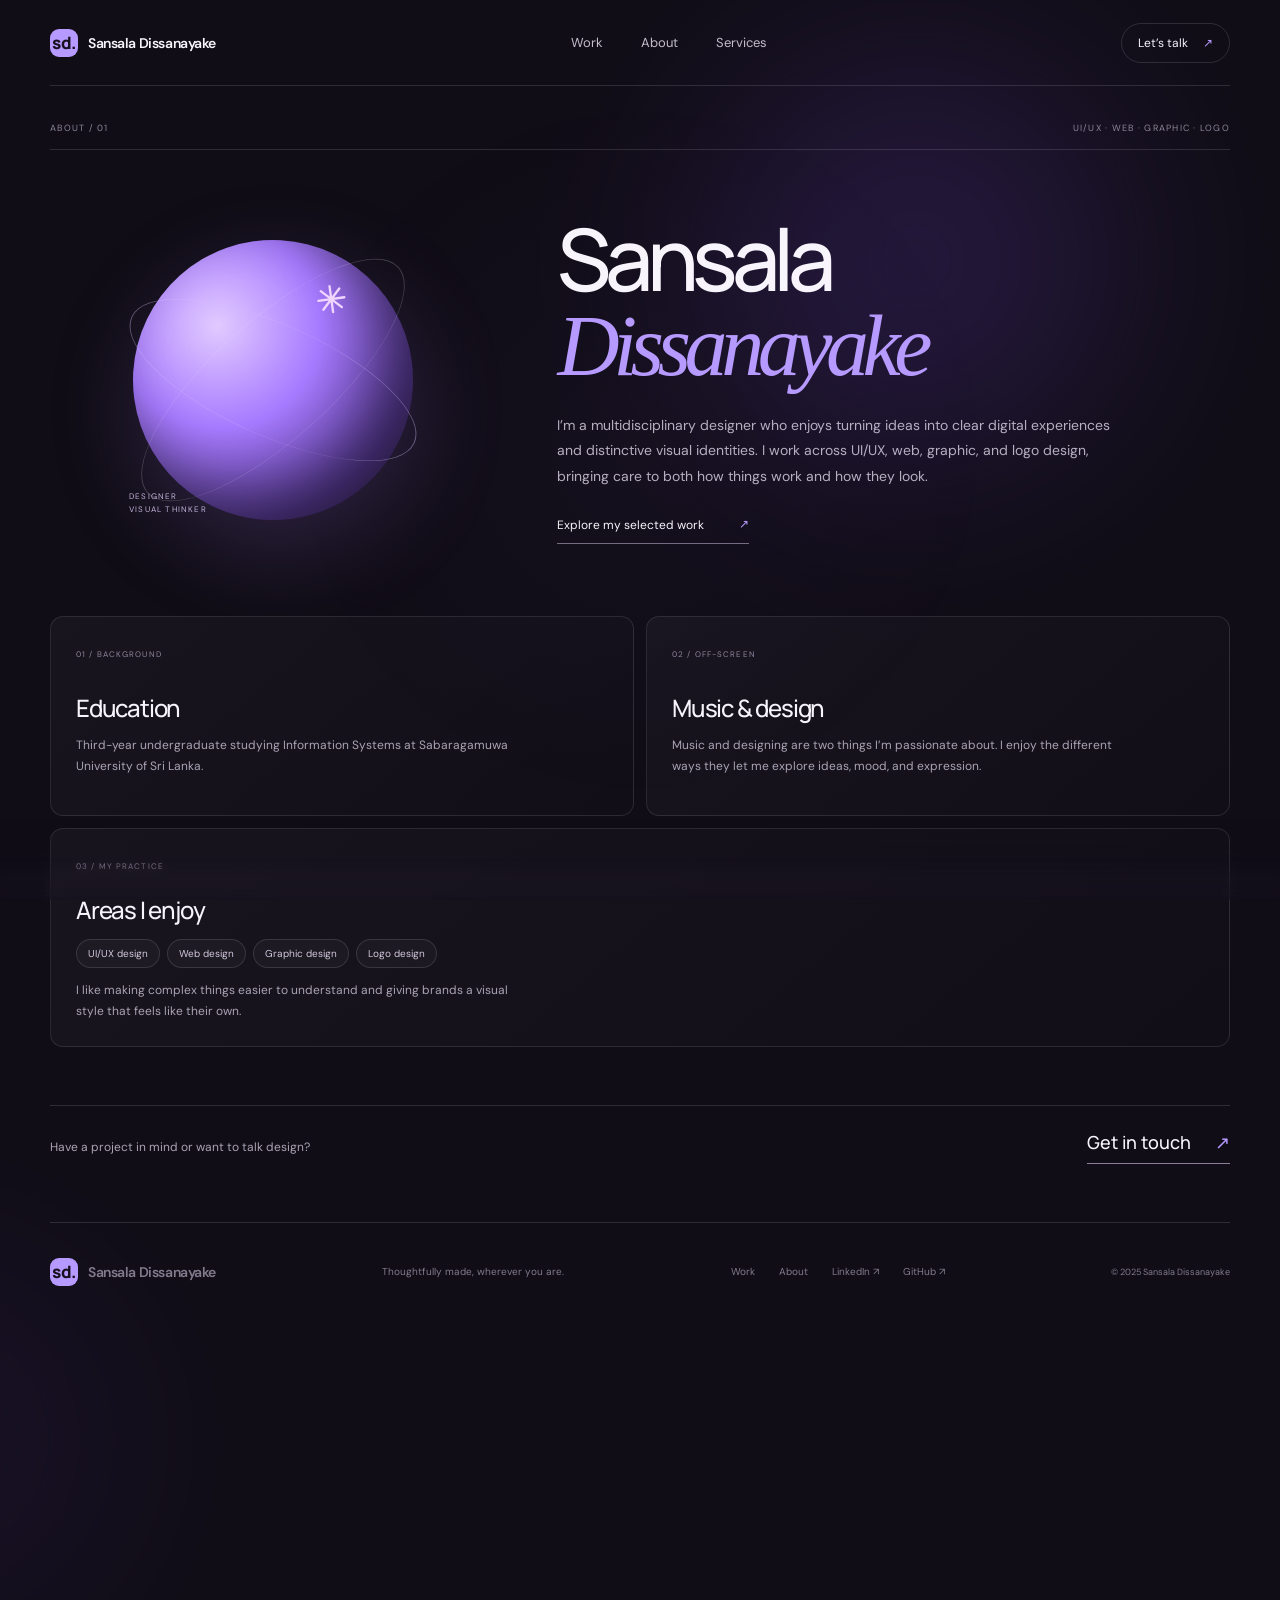
==== commit c978edbe: "Replace decorative star emoji with vector icon" ====
--- a/about.html
+++ b/about.html
@@ -25,7 +25,7 @@
   <main id="top" class="about-page">
     <section class="profile-intro wrap" id="about">
       <div class="profile-kicker"><span>ABOUT / 01</span><span>UI/UX · WEB · GRAPHIC · LOGO</span></div>
-      <div class="profile-grid"><div class="profile-monogram"><i>✳︎</i><small>DESIGNER<br>VISUAL THINKER</small></div><div class="profile-copy"><h1>Sansala<br><em>Dissanayake</em></h1><p>I’m a multidisciplinary designer who enjoys turning ideas into clear digital experiences and distinctive visual identities. I work across UI/UX, web, graphic, and logo design, bringing care to both how things work and how they look.</p><a class="profile-work-link" href="index.html#work">Explore my selected work <span>↗︎</span></a></div></div>
+      <div class="profile-grid"><div class="profile-monogram"><svg class="spark-icon" viewBox="0 0 32 32" aria-hidden="true"><path d="M16 2v28M2 16h28M6 6l20 20M26 6L6 26"/></svg><small>DESIGNER<br>VISUAL THINKER</small></div><div class="profile-copy"><h1>Sansala<br><em>Dissanayake</em></h1><p>I’m a multidisciplinary designer who enjoys turning ideas into clear digital experiences and distinctive visual identities. I work across UI/UX, web, graphic, and logo design, bringing care to both how things work and how they look.</p><a class="profile-work-link" href="index.html#work">Explore my selected work <span>↗︎</span></a></div></div>
     </section>
     <section class="profile-details wrap">
       <article class="profile-detail"><span class="detail-index">01 / BACKGROUND</span><h2>Education</h2><p>Third-year undergraduate studying Information Systems at Sabaragamuwa University of Sri Lanka.</p></article>
--- a/styles.css
+++ b/styles.css
@@ -62,6 +62,7 @@
 @media(max-width:480px){:root{--page:calc(100% - 32px)}.topbar{height:68px}.wordmark{font-size:12px;gap:7px}.mark{width:26px;height:26px;font-size:15px}.contact-pill{font-size:10px;padding:9px 11px;margin-right:8px}.contact-pill span{padding-left:7px}.menu-button{padding:7px}.hero{min-height:680px;padding-top:68px}.eyebrow{font-size:8px;letter-spacing:.1em}.eyebrow-divider{padding:0 7px}h1{font-size:clamp(53px,13.4vw,68px);margin-top:33px}.hero-copy{font-size:12px;line-height:1.6}.hero-bottom{margin-top:24px}.hero-art{top:350px;transform:translateX(50%) scale(.68)}.intro{padding:65px 0 82px}.section-heading h2{margin-top:22px}.section-kicker{font-size:8px}.project-visual,.project-wide .project-visual{height:260px}.luma-body>b{font-size:34px}.luma-product{width:42%}.form-card{width:70%;height:84%;padding:16px}.play-poster{width:67%;padding:17px}.project-meta{gap:9px}.project-meta h3{font-size:15px}.project-meta p{font-size:10px;line-height:1.5}.project-type{font-size:7px}.all-work{font-size:10px}.services-head h2{font-size:clamp(42px,11vw,56px)}.contact-card{padding:29px 19px 24px}.contact h2{font-size:clamp(49px,12vw,64px)}.email-link{font-size:16px}.footer{grid-template-columns:1fr auto;gap:18px 10px}.footer>.wordmark{font-size:11px}.footer>span{font-size:9px}.footer>div{grid-column:1/-1;gap:18px}.footer small{grid-column:1/-1;justify-self:start}.profile-kicker{gap:12px;letter-spacing:.08em}.profile-kicker span:last-child{text-align:right}.profile-detail h2{font-size:21px}.profile-contact{align-items:flex-start;flex-direction:column}.profile-contact>a{font-size:16px}}
 @media(max-width:360px){:root{--page:calc(100% - 28px)}.wordmark>span:last-child{display:none}.contact-pill{margin-left:auto}.hero-art{transform:translateX(50%) scale(.61)}.hero{min-height:650px}.hero-index span{margin-left:8px}.project-visual,.project-wide .project-visual{height:235px}.filter-button{padding-inline:10px;font-size:9px}.footer>div{gap:13px}}
 .arrow,.service-symbol,.round-link,.contact-pill>span,.glass-note i,.profile-monogram i,.email-link>span,.text-link>span,.profile-work-link>span,.profile-contact>a>span{font-family:"Segoe UI Symbol","Apple Symbols","Noto Sans Symbols 2",sans-serif;font-variant-emoji:text}
+.spark-icon{display:block;fill:none}.glass-note .spark-icon{width:24px;height:24px;stroke:var(--purple);stroke-width:2;stroke-linecap:round}.profile-monogram .spark-icon{position:absolute;right:20%;top:19%;width:30px;height:30px;stroke:#f0d5ff;stroke-width:2.5;stroke-linecap:round}
 .profile-detail:nth-child(2){transition-delay:.1s}.profile-detail:nth-child(3){transition-delay:.18s}.profile-contact{transition-delay:.08s}
 .bottom-glass{height:82px;border:0;backdrop-filter:blur(4px) saturate(135%);-webkit-backdrop-filter:blur(4px) saturate(135%);background:linear-gradient(180deg,rgba(204,184,255,0) 0%,rgba(204,184,255,.012) 28%,rgba(204,184,255,.035) 65%,rgba(26,21,36,.2) 100%);mask-image:linear-gradient(180deg,transparent 0%,rgba(0,0,0,.03) 22%,rgba(0,0,0,.18) 52%,rgba(0,0,0,.62) 82%,#000 100%);-webkit-mask-image:linear-gradient(180deg,transparent 0%,rgba(0,0,0,.03) 22%,rgba(0,0,0,.18) 52%,rgba(0,0,0,.62) 82%,#000 100%)}
 @media(max-width:760px){.bottom-glass{height:62px;backdrop-filter:blur(3px) saturate(130%);-webkit-backdrop-filter:blur(3px) saturate(130%)}}
